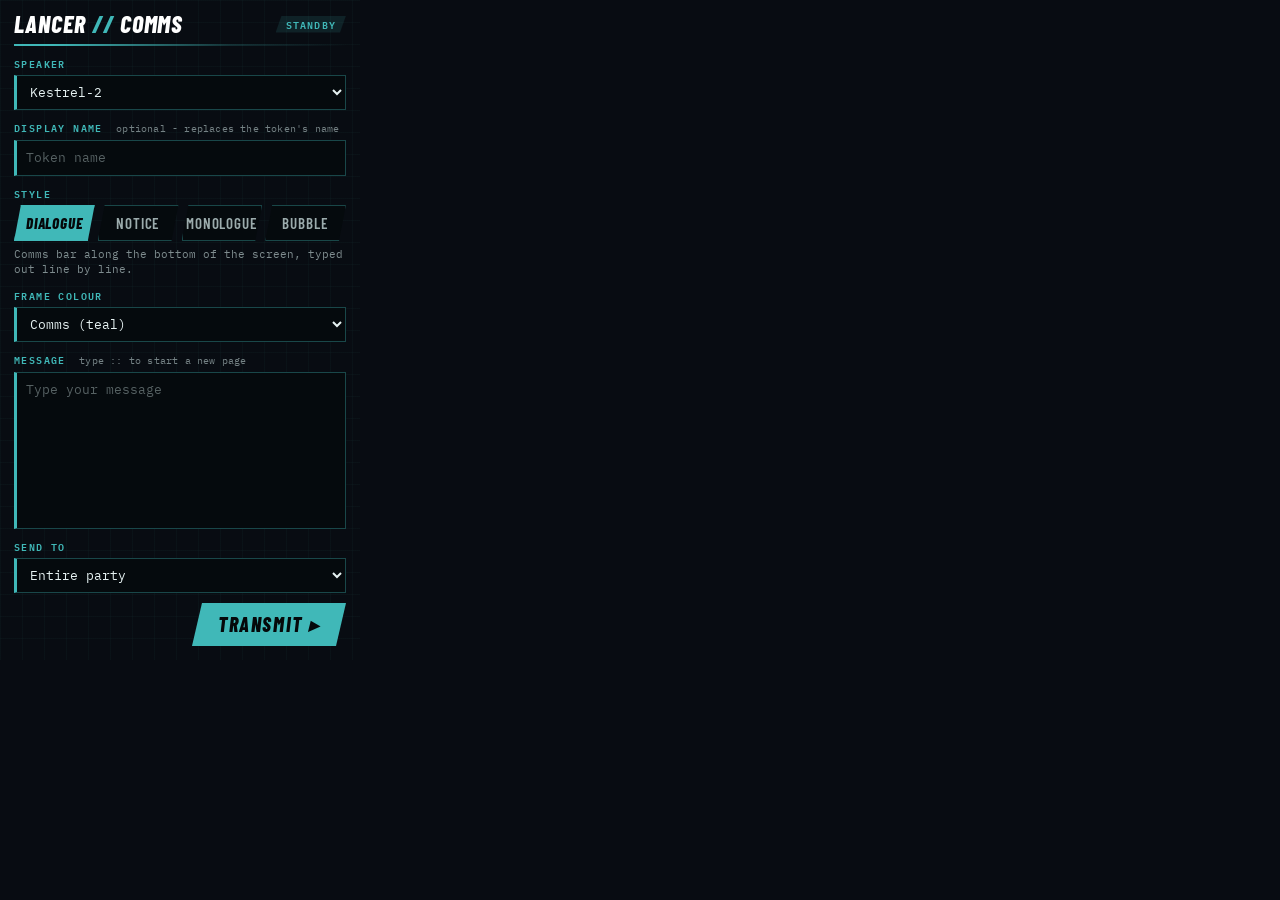
==== index.html @ cf697b31 "Add files via upload Files for extension" ====
<!DOCTYPE html>
<html lang="en">
  <head>
    <meta charset="UTF-8" />
    <meta name="viewport" content="width=device-width, initial-scale=1.0" />
    <title>Lancer Comms</title>
    <script type="module" crossorigin src="./assets/panel-t2eVT_Bn.js"></script>
    <link rel="modulepreload" crossorigin href="./assets/prefs-BezfaWcc.js">
    <link rel="modulepreload" crossorigin href="./assets/base-s3LpW-87.js">
    <link rel="modulepreload" crossorigin href="./assets/protocol-BL70eVvH.js">
    <link rel="stylesheet" crossorigin href="./assets/base-BHE2_miQ.css">
    <link rel="stylesheet" crossorigin href="./assets/panel-IEFEDsrb.css">
  </head>
  <body>
    <div id="app"></div>
  </body>
</html>
---- assets/base-BHE2_miQ.css ----
@font-face{font-family:IBM Plex Mono;font-style:normal;font-display:swap;font-weight:400;src:url(./ibm-plex-mono-latin-400-normal-DMJ8VG8y.woff2) format("woff2"),url(./ibm-plex-mono-latin-400-normal-CvHOgSBP.woff) format("woff")}@font-face{font-family:IBM Plex Mono;font-style:italic;font-display:swap;font-weight:400;src:url(./ibm-plex-mono-latin-400-italic-BqAiT5Ww.woff2) format("woff2"),url(./ibm-plex-mono-latin-400-italic-66oory27.woff) format("woff")}@font-face{font-family:IBM Plex Mono;font-style:normal;font-display:swap;font-weight:600;src:url(./ibm-plex-mono-latin-600-normal-BgSNZQsw.woff2) format("woff2"),url(./ibm-plex-mono-latin-600-normal-DWFSQ4vo.woff) format("woff")}@font-face{font-family:Barlow Condensed;font-style:normal;font-display:swap;font-weight:600;src:url(./barlow-condensed-latin-600-normal-DepVgxBB.woff2) format("woff2"),url(./barlow-condensed-latin-600-normal-BFJEwTuo.woff) format("woff")}@font-face{font-family:Barlow Condensed;font-style:italic;font-display:swap;font-weight:700;src:url(./barlow-condensed-latin-700-italic-DjyOzRJ7.woff2) format("woff2"),url(./barlow-condensed-latin-700-italic-B90Hg2GM.woff) format("woff")}@font-face{font-family:Barlow Condensed;font-style:italic;font-display:swap;font-weight:800;src:url(./barlow-condensed-latin-800-italic-Cnej2eWp.woff2) format("woff2"),url(./barlow-condensed-latin-800-italic-B5BpsPSY.woff) format("woff")}:root{--mono: "IBM Plex Mono", ui-monospace, "SFMono-Regular", Menlo, Consolas, monospace;--display: "Barlow Condensed", "Arial Narrow", "Helvetica Neue", Arial, sans-serif;--accent: #40b8b8;--bg: #070d0e;--text: #cfe3e3;--ink: #05080a;color-scheme:dark}*{box-sizing:border-box}html,body,#app{height:100%}body{margin:0;font-family:var(--mono);font-size:13px;line-height:1.5;color:var(--text);-webkit-font-smoothing:antialiased;overflow:hidden}button{font:inherit;color:inherit;cursor:pointer}:focus-visible{outline:2px solid var(--accent);outline-offset:2px}@media (prefers-reduced-motion: reduce){*{animation:none!important;transition:none!important}}
---- assets/panel-IEFEDsrb.css ----
body{background:#080c12}:root.standalone body{max-width:360px;height:660px}.panel{display:flex;flex-direction:column;gap:10px;height:100%;padding:12px 14px 14px;background:linear-gradient(rgba(64,184,184,.035) 1px,transparent 1px) 0 0 / 22px 22px,linear-gradient(90deg,rgba(64,184,184,.035) 1px,transparent 1px) 0 0 / 22px 22px;overflow-y:auto;scrollbar-width:thin}header{display:flex;align-items:center;justify-content:space-between;padding-bottom:8px;border-bottom:2px solid transparent;border-image:linear-gradient(90deg,var(--accent) 40px,rgba(64,184,184,.2) 65%,transparent) 1}h1{margin:0;font-family:var(--display);font-style:italic;font-weight:800;font-size:24px;line-height:1;letter-spacing:.04em;text-transform:uppercase;color:#fff}h1 span{color:var(--accent)}.status{padding:1px 10px;font-size:10px;font-weight:600;letter-spacing:.12em;text-transform:uppercase;color:var(--accent);background:#40b8b81f;clip-path:polygon(6px 0,100% 0,calc(100% - 6px) 100%,0 100%)}.status.bad{color:#ff5a4f;background:#ff5a4f24}.status.pulse{animation:pulse .9s ease-out}@keyframes pulse{0%{filter:brightness(2.2)}}.field{display:flex;flex-direction:column;gap:4px;min-width:0}.field.grow{flex:1;min-height:110px}.label{font-size:10px;font-weight:600;letter-spacing:.14em;text-transform:uppercase;color:var(--accent)}.label small,.check small{margin-left:6px;font-size:10px;font-weight:400;letter-spacing:.02em;text-transform:none;color:#cfe3e38c}.hint{margin:2px 0 0;font-size:11px;line-height:1.4;color:#cfe3e399;min-height:2.8em}select,input[type=text],input[type=number],textarea{width:100%;padding:7px 9px;border:1px solid rgba(64,184,184,.35);border-left:3px solid var(--accent);border-radius:0;background:#050a0d;color:#e6f2f2;font:inherit}select:hover,input:hover,textarea:hover{border-color:#40b8b8b3;border-left-color:var(--accent)}textarea{flex:1;resize:none;line-height:1.5}::placeholder{color:#cfe3e366}input:disabled{opacity:.6;cursor:not-allowed}#token.changed{animation:changed 1.6s ease-out 2}@keyframes changed{0%,60%{border-color:#ff3b3b;box-shadow:0 0 0 2px #ff3b3b59}}.segmented{display:flex;gap:3px}.segmented button{flex:1;padding:6px 2px;border:1px solid rgba(64,184,184,.35);background:#050a0d;color:#cfe3e3bf;font-family:var(--display);font-weight:600;font-size:15px;letter-spacing:.06em;text-transform:uppercase;clip-path:polygon(7px 0,100% 0,calc(100% - 7px) 100%,0 100%)}.segmented button:hover{color:#fff;background:#40b8b824}.segmented button[aria-checked=true]{background:var(--accent);border-color:var(--accent);color:var(--ink);font-style:italic;font-weight:800}.segmented .whisper[aria-checked=true]{background:#6fb7ff;border-color:#6fb7ff}.segmented .yell[aria-checked=true]{background:#ff5a4f;border-color:#ff5a4f}.ranges{display:grid;grid-template-columns:repeat(3,1fr);gap:6px}.range span{display:block;font-size:10px;letter-spacing:.1em;text-transform:uppercase}.range.whisper span{color:#6fb7ff}.range.talk span{color:#fff}.range.yell span{color:#ff5a4f}.check{display:flex;align-items:center;gap:8px;margin-top:6px;cursor:pointer}.check input{width:15px;height:15px;accent-color:var(--accent)}footer{display:flex;align-items:center;justify-content:flex-end;gap:10px}.send{padding:6px 26px 7px;border:0;background:var(--accent);color:var(--ink);font-family:var(--display);font-style:italic;font-weight:800;font-size:20px;letter-spacing:.08em;text-transform:uppercase;clip-path:polygon(10px 0,100% 0,calc(100% - 10px) 100%,0 100%)}.send:hover{filter:brightness(1.2)}.ghost{margin-right:auto;padding:4px 0;border:0;background:none;font-size:11px;color:#cfe3e3a6;text-decoration:underline;text-underline-offset:3px}.ghost:hover{color:#fff}form[data-kind=bubble] .box-only,form:not([data-kind=bubble]) .bubble-only{display:none}
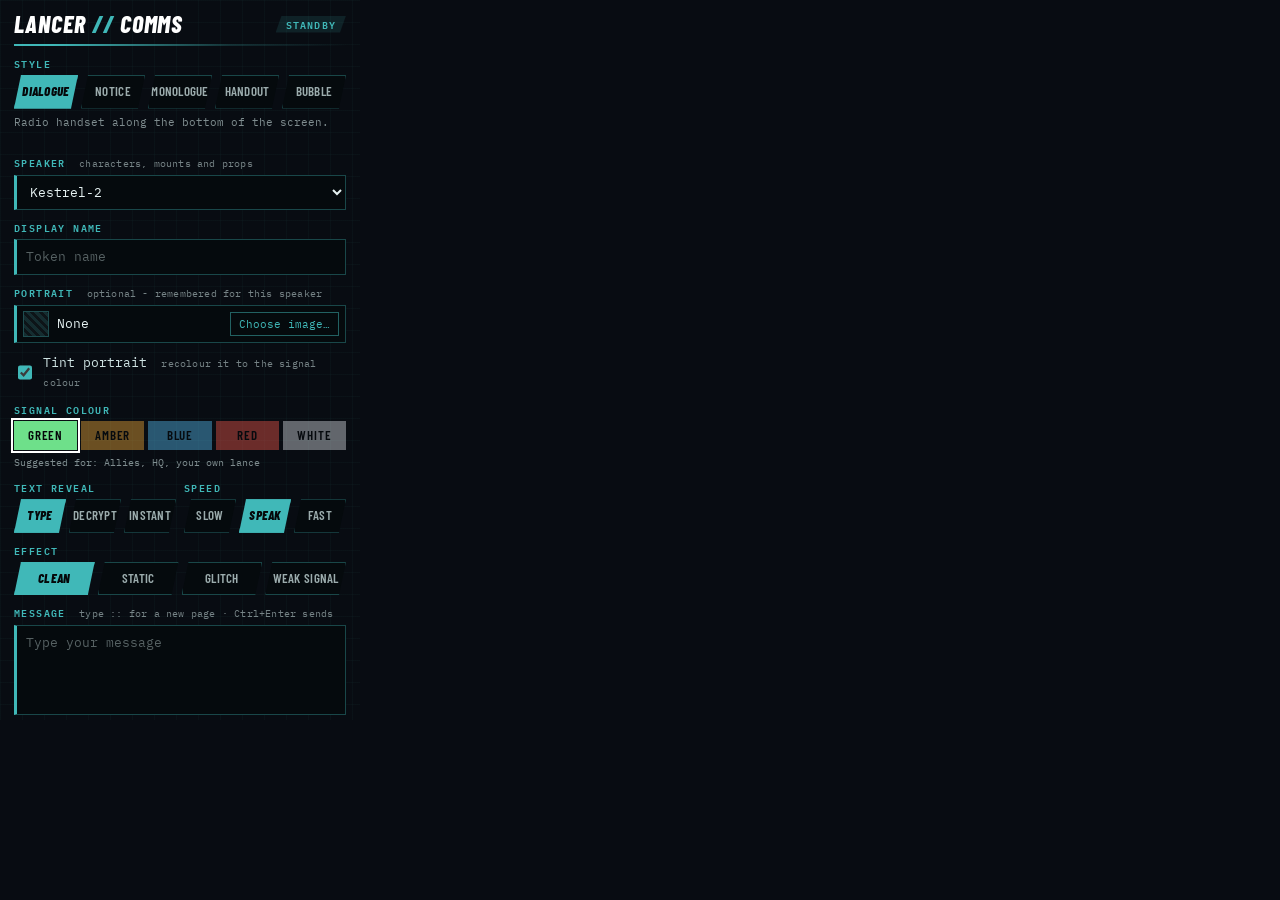
==== commit 25445c0c: "Add files via upload Amendments to styling" ====
--- a/index.html
+++ b/index.html
@@ -4,12 +4,11 @@
     <meta charset="UTF-8" />
     <meta name="viewport" content="width=device-width, initial-scale=1.0" />
     <title>Lancer Comms</title>
-    <script type="module" crossorigin src="./assets/panel-t2eVT_Bn.js"></script>
-    <link rel="modulepreload" crossorigin href="./assets/prefs-BezfaWcc.js">
-    <link rel="modulepreload" crossorigin href="./assets/base-s3LpW-87.js">
-    <link rel="modulepreload" crossorigin href="./assets/protocol-BL70eVvH.js">
-    <link rel="stylesheet" crossorigin href="./assets/base-BHE2_miQ.css">
-    <link rel="stylesheet" crossorigin href="./assets/panel-IEFEDsrb.css">
+    <script type="module" crossorigin src="./assets/panel-CdgKdbKR.js"></script>
+    <link rel="modulepreload" crossorigin href="./assets/protocol-BDoZm40y.js">
+    <link rel="modulepreload" crossorigin href="./assets/base-Bjovz4Wc.js">
+    <link rel="stylesheet" crossorigin href="./assets/base-C9ZC9M7D.css">
+    <link rel="stylesheet" crossorigin href="./assets/panel-DmM2uQ-8.css">
   </head>
   <body>
     <div id="app"></div>
--- a/assets/base-C9ZC9M7D.css
+++ b/assets/base-C9ZC9M7D.css
@@ -0,0 +1 @@
+@font-face{font-family:IBM Plex Mono;font-style:normal;font-display:swap;font-weight:400;src:url(./ibm-plex-mono-latin-400-normal-DMJ8VG8y.woff2) format("woff2"),url(./ibm-plex-mono-latin-400-normal-CvHOgSBP.woff) format("woff")}@font-face{font-family:IBM Plex Mono;font-style:italic;font-display:swap;font-weight:400;src:url(./ibm-plex-mono-latin-400-italic-BqAiT5Ww.woff2) format("woff2"),url(./ibm-plex-mono-latin-400-italic-66oory27.woff) format("woff")}@font-face{font-family:IBM Plex Mono;font-style:normal;font-display:swap;font-weight:600;src:url(./ibm-plex-mono-latin-600-normal-BgSNZQsw.woff2) format("woff2"),url(./ibm-plex-mono-latin-600-normal-DWFSQ4vo.woff) format("woff")}@font-face{font-family:Barlow Condensed;font-style:normal;font-display:swap;font-weight:600;src:url(./barlow-condensed-latin-600-normal-DepVgxBB.woff2) format("woff2"),url(./barlow-condensed-latin-600-normal-BFJEwTuo.woff) format("woff")}@font-face{font-family:Barlow Condensed;font-style:italic;font-display:swap;font-weight:700;src:url(./barlow-condensed-latin-700-italic-DjyOzRJ7.woff2) format("woff2"),url(./barlow-condensed-latin-700-italic-B90Hg2GM.woff) format("woff")}@font-face{font-family:Barlow Condensed;font-style:italic;font-display:swap;font-weight:800;src:url(./barlow-condensed-latin-800-italic-Cnej2eWp.woff2) format("woff2"),url(./barlow-condensed-latin-800-italic-B5BpsPSY.woff) format("woff")}:root{--mono: "IBM Plex Mono", ui-monospace, "SFMono-Regular", Menlo, Consolas, monospace;--display: "Barlow Condensed", "Arial Narrow", "Helvetica Neue", Arial, sans-serif;--accent: #40b8b8;--bg: #070d0e;--text: #cfe3e3;--ink: #05080a}*{box-sizing:border-box}html,body,#app{height:100%}body{margin:0;font-family:var(--mono);font-size:13px;line-height:1.5;color:var(--text);-webkit-font-smoothing:antialiased;overflow:hidden}button{font:inherit;color:inherit;cursor:pointer}:focus-visible{outline:2px solid var(--accent);outline-offset:2px}@media (prefers-reduced-motion: reduce){*{animation:none!important;transition:none!important}}
--- a/assets/panel-DmM2uQ-8.css
+++ b/assets/panel-DmM2uQ-8.css
@@ -0,0 +1 @@
+:root{color-scheme:dark}body{background:#080c12}:root.standalone body{max-width:360px;height:720px}.panel{display:flex;flex-direction:column;gap:10px;height:100%;padding:12px 14px 14px;background:linear-gradient(rgba(64,184,184,.035) 1px,transparent 1px) 0 0 / 22px 22px,linear-gradient(90deg,rgba(64,184,184,.035) 1px,transparent 1px) 0 0 / 22px 22px;overflow-y:auto;scrollbar-width:thin}header{display:flex;align-items:center;justify-content:space-between;padding-bottom:8px;border-bottom:2px solid transparent;border-image:linear-gradient(90deg,var(--accent) 40px,rgba(64,184,184,.2) 65%,transparent) 1}h1{margin:0;font-family:var(--display);font-style:italic;font-weight:800;font-size:24px;line-height:1;letter-spacing:.04em;text-transform:uppercase;color:#fff}h1 span{color:var(--accent)}.status{padding:1px 10px;font-size:10px;font-weight:600;letter-spacing:.12em;text-transform:uppercase;color:var(--accent);background:#40b8b81f;clip-path:polygon(6px 0,100% 0,calc(100% - 6px) 100%,0 100%)}.status.bad{color:#ff5a4f;background:#ff5a4f24}.status.pulse{animation:pulse .9s ease-out}@keyframes pulse{0%{filter:brightness(2.2)}}.field{display:flex;flex-direction:column;gap:4px;min-width:0}.field.grow{flex:1;min-height:110px}.label{font-size:10px;font-weight:600;letter-spacing:.14em;text-transform:uppercase;color:var(--accent)}.label small,.check small{margin-left:6px;font-size:10px;font-weight:400;letter-spacing:.02em;text-transform:none;color:#cfe3e38c}.hint{margin:2px 0 0;font-size:11px;line-height:1.4;color:#cfe3e399;min-height:2.8em}select,input[type=text],input[type=number],textarea{width:100%;padding:7px 9px;border:1px solid rgba(64,184,184,.35);border-left:3px solid var(--accent);border-radius:0;background:#050a0d;color:#e6f2f2;font:inherit}select:hover,input:hover,textarea:hover{border-color:#40b8b8b3;border-left-color:var(--accent)}textarea{flex:1;resize:none;line-height:1.5}::placeholder{color:#cfe3e366}input:disabled{opacity:.6;cursor:not-allowed}#token.changed{animation:changed 1.6s ease-out 2}@keyframes changed{0%,60%{border-color:#ff3b3b;box-shadow:0 0 0 2px #ff3b3b59}}.segmented{display:flex;gap:3px}.segmented button{flex:1;padding:6px 2px;border:1px solid rgba(64,184,184,.35);background:#050a0d;color:#cfe3e3bf;font-family:var(--display);font-weight:600;font-size:15px;letter-spacing:.06em;text-transform:uppercase;clip-path:polygon(7px 0,100% 0,calc(100% - 7px) 100%,0 100%)}.segmented button:hover{color:#fff;background:#40b8b824}.segmented button[aria-checked=true]{background:var(--accent);border-color:var(--accent);color:var(--ink);font-style:italic;font-weight:800}.segmented .whisper[aria-checked=true]{background:#6fb7ff;border-color:#6fb7ff}.segmented .yell[aria-checked=true]{background:#ff5a4f;border-color:#ff5a4f}.ranges{display:grid;grid-template-columns:repeat(3,1fr);gap:6px}.range span{display:block;font-size:10px;letter-spacing:.1em;text-transform:uppercase}.range.whisper span{color:#6fb7ff}.range.talk span{color:#fff}.range.yell span{color:#ff5a4f}.check{display:flex;align-items:center;gap:8px;margin-top:6px;cursor:pointer}.check input{width:15px;height:15px;accent-color:var(--accent)}footer{display:flex;align-items:center;justify-content:flex-end;gap:10px}.send{padding:6px 26px 7px;border:0;background:var(--accent);color:var(--ink);font-family:var(--display);font-style:italic;font-weight:800;font-size:20px;letter-spacing:.08em;text-transform:uppercase;clip-path:polygon(10px 0,100% 0,calc(100% - 10px) 100%,0 100%)}.send:hover{filter:brightness(1.2)}.ghost{margin-right:auto;padding:4px 0;border:0;background:none;font-size:11px;color:#cfe3e3a6;text-decoration:underline;text-underline-offset:3px}.ghost:hover{color:#fff}[hidden]{display:none!important}.row{display:grid;grid-template-columns:1fr 1fr;gap:8px}.row>.field[hidden]+.field,.row:has(>.field[hidden]){grid-template-columns:1fr}.hint.small{min-height:0;font-size:10px}.styles button,.segmented[data-seg] button{font-size:13px;letter-spacing:.02em}.swatches{display:grid;grid-template-columns:repeat(5,1fr);gap:4px}.swatches button{padding:5px 0;border:0;background:var(--sw);color:var(--ink);font-family:var(--display);font-weight:700;font-size:13px;letter-spacing:.06em;text-transform:uppercase;opacity:.4}.swatches button:hover{opacity:.75}.swatches button[aria-checked=true]{opacity:1;outline:2px solid #fff;outline-offset:1px}.picker{display:flex;align-items:center;gap:8px;padding:5px 6px;border:1px solid rgba(64,184,184,.35);border-left:3px solid var(--accent);background:#050a0d;min-width:0}.pick-thumb{flex:none;width:26px;height:26px;background:#0d1418 center / cover no-repeat;border:1px solid rgba(64,184,184,.35)}.pick-thumb.empty{background-image:repeating-linear-gradient(45deg,rgba(64,184,184,.15) 0 3px,transparent 3px 6px)!important}.pick-name{flex:1;min-width:0;overflow:hidden;white-space:nowrap;text-overflow:ellipsis;color:#e6f2f2}.mini{flex:none;padding:3px 8px;border:1px solid rgba(64,184,184,.5);background:transparent;color:var(--accent);font-size:11px}.mini:hover{background:var(--accent);color:var(--ink)}.mini.x{padding:3px 6px}.thumbs{display:flex;flex-wrap:wrap;gap:4px}.thumbs:empty{display:none}.thumbs span{width:40px;height:52px;background:#0d1418 center / contain no-repeat;border:1px solid rgba(64,184,184,.35)}.mine{display:flex;flex-direction:column;gap:2px;padding-top:8px;border-top:1px dashed rgba(64,184,184,.3)}.mine .check{margin-top:2px}
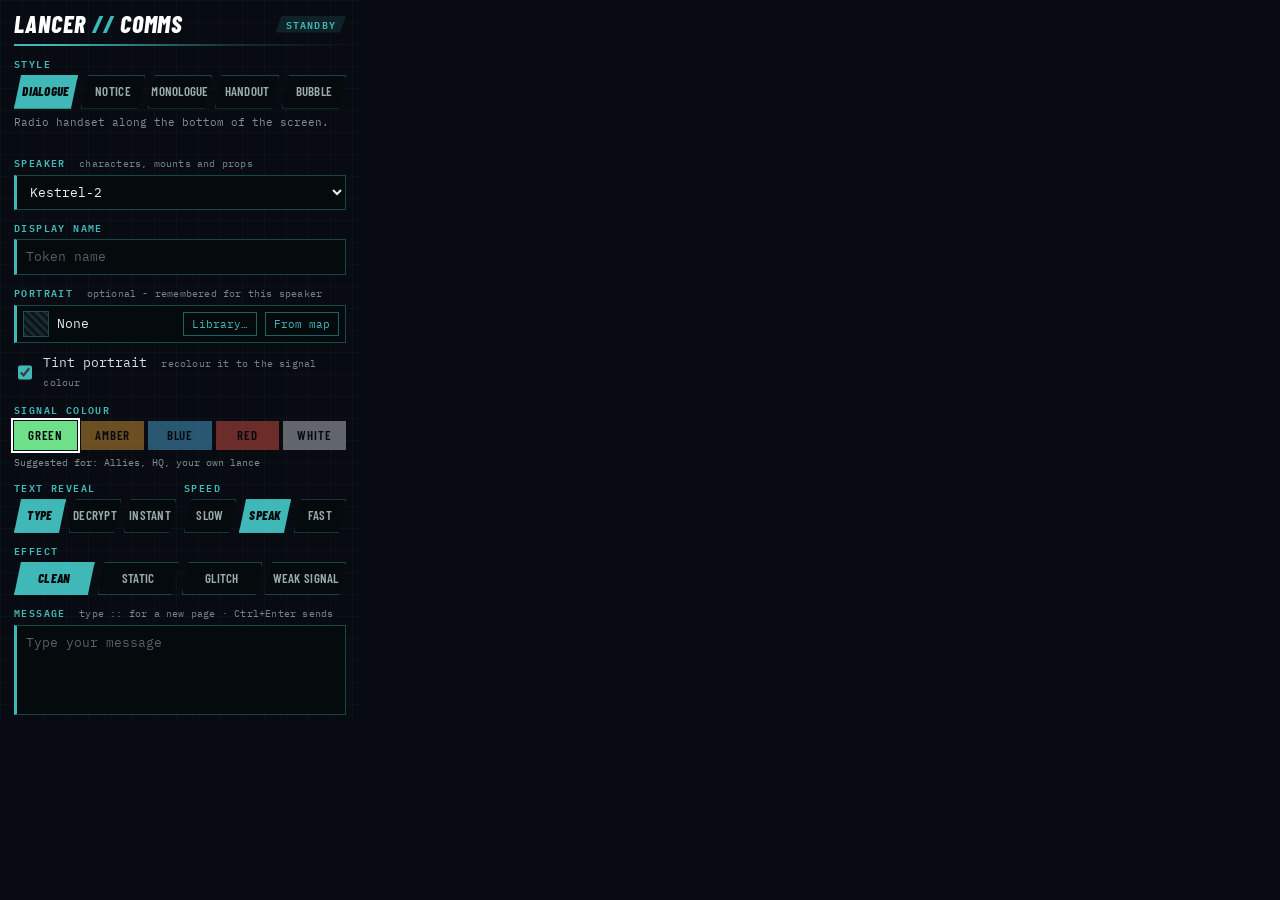
==== commit 41de8719: "Add files via upload Amendment to fix cursor scroll and handout feature" ====
--- a/index.html
+++ b/index.html
@@ -4,7 +4,7 @@
     <meta charset="UTF-8" />
     <meta name="viewport" content="width=device-width, initial-scale=1.0" />
     <title>Lancer Comms</title>
-    <script type="module" crossorigin src="./assets/panel-CdgKdbKR.js"></script>
+    <script type="module" crossorigin src="./assets/panel-DR_zdQdX.js"></script>
     <link rel="modulepreload" crossorigin href="./assets/protocol-BDoZm40y.js">
     <link rel="modulepreload" crossorigin href="./assets/base-Bjovz4Wc.js">
     <link rel="stylesheet" crossorigin href="./assets/base-C9ZC9M7D.css">
